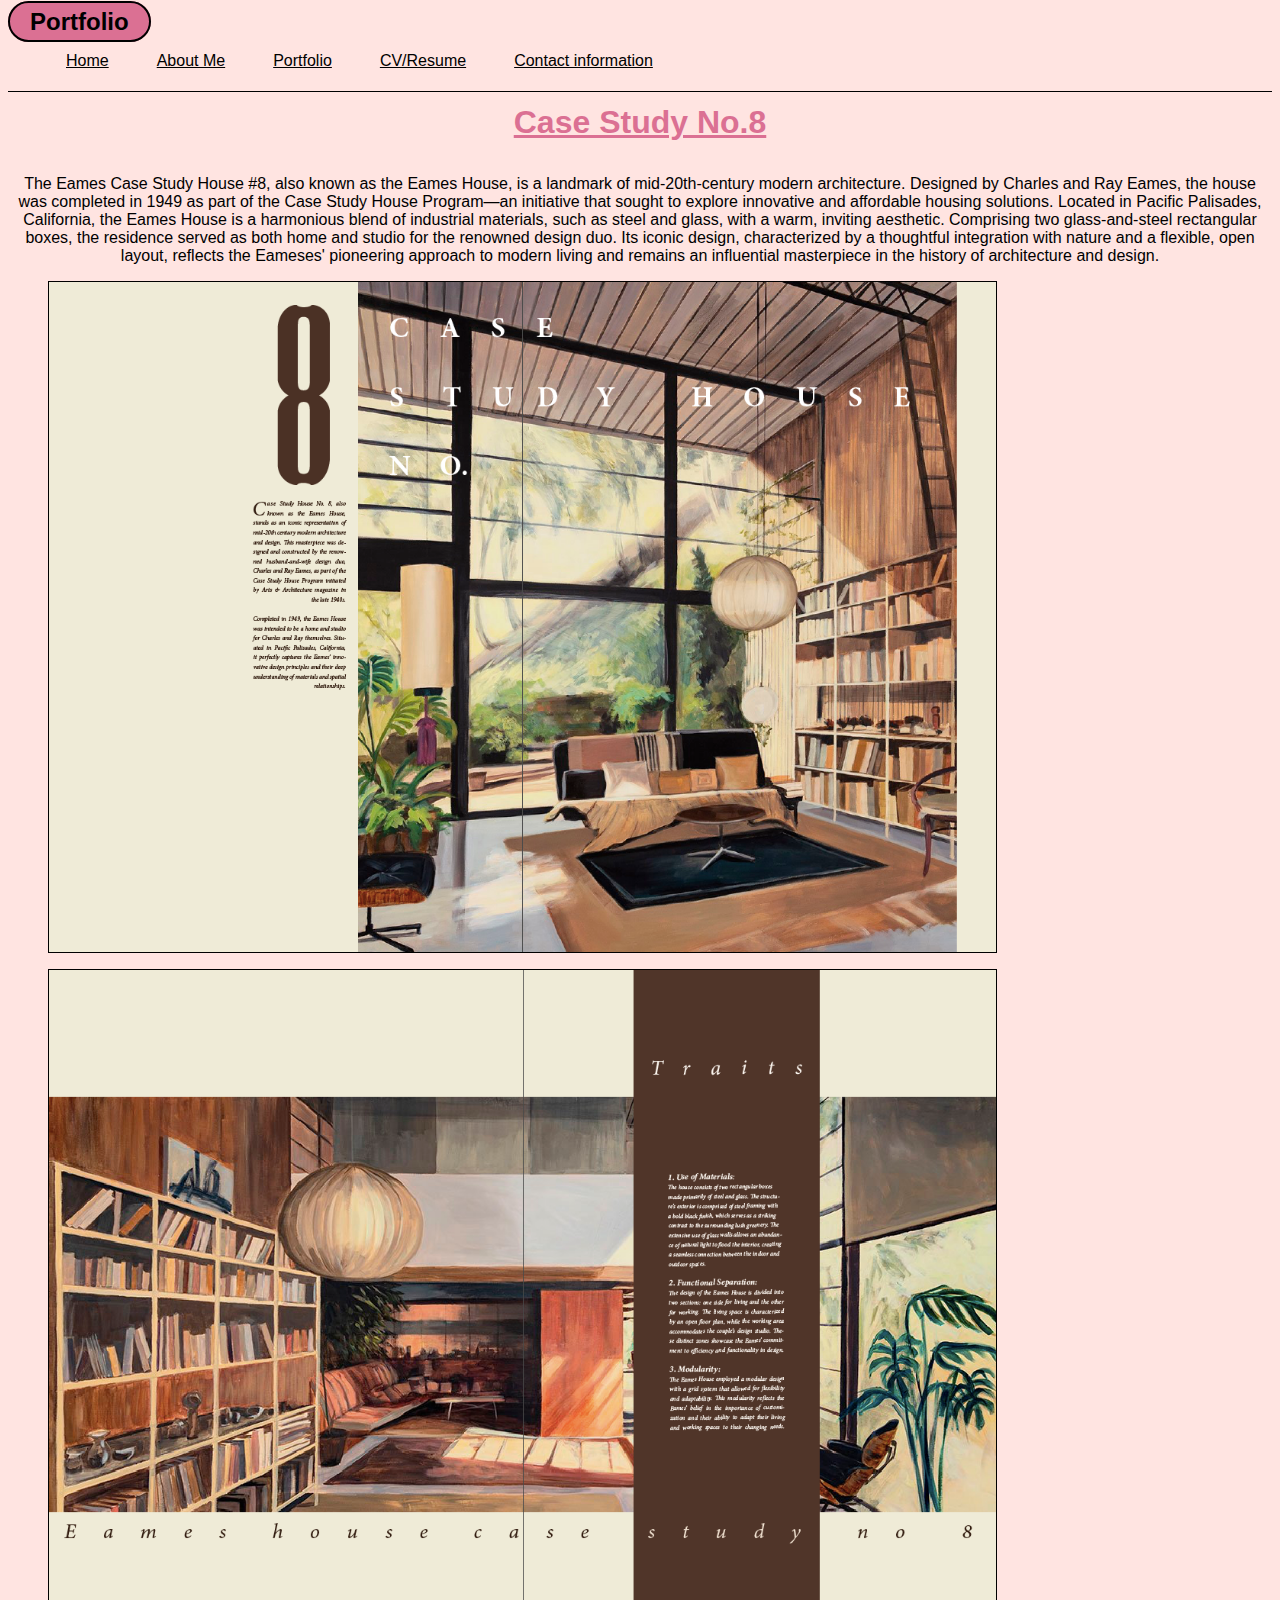
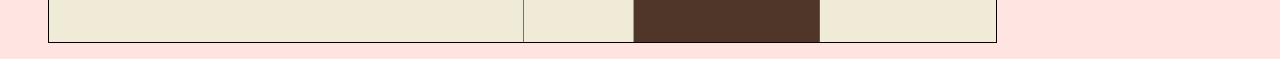
==== about.html @ da97d99e "update 5" ====
<!DOCTYPE html>
<html lang="en">
<head>
    <meta charset="UTF-8">
    <meta name="viewport" content="width=device-width, initial-scale=1.0">
    <title>Case Study NO.8</title>
    <link rel="stylesheet" href="css/main.css">

    <p id="logo"> Portfolio </p>

</header>
<nav>
    <ul>
        <a href="index.html">
            <li>Home</li>
        </a>
        <a href="#">
            <li>About Me</li>
        </a>
        <a href="portfolio.html">
            <li>Portfolio</li>
        </a>
        <a href="#">
            <li>CV/Resume</li>
        </a>
        <a href="contact.html">
            <li>Contact information</li>
        </a>
    </ul>
</nav>
</header>

</head>
<h1>
    Case Study No.8
</h1>

<body>
<p id="eames">

    The Eames Case Study House #8, also known as the Eames House, is a landmark of mid-20th-century modern architecture. Designed by Charles and Ray Eames, the house was completed in 1949 as part of the Case Study House Program—an initiative that sought to explore innovative and affordable housing solutions. Located in Pacific Palisades, California, the Eames House is a harmonious blend of industrial materials, such as steel and glass, with a warm, inviting aesthetic. Comprising two glass-and-steel rectangular boxes, the residence served as both home and studio for the renowned design duo. Its iconic design, characterized by a thoughtful integration with nature and a flexible, open layout, reflects the Eameses' pioneering approach to modern living and remains an influential masterpiece in the history of architecture and design.
</p>
<div class="case">
<figure>
<img class="about" src="images/coffetable1.png" alt="">
<p>
</p>
<img class="about" src="images/coffeetable2.png" alt="">
</figure>
</body>
</div>

</html>
---- css/main.css ----
* {font-family: 'Dosis', sans-serif;}

/* HEADER */

header{
    display: flex; 
    list-style: none;
    padding-left: 10px;
    align-items:  center;
}

#logo{
font-weight: 700;
font-size: x-large;
border: 2px solid black;
display: inline;
padding: 5px 20px;
background-color: palevioletred;
border-radius: 100px;
}

ul {
   display: flex;
   list-style: none;
   padding-left: 10px;
}

li{
    margin-left: 3rem;
}

a{
    color: black; 
}

@media screen and (max-width:587px) {
    header, ul {
        flex-direction: column;
        align-items: start;
    }

ul {
    margin-top: 1rem;
}

    li{
        margin-left: 0;
        margin-bottom: 1rem;
    }
}

/* MAIN */
body {
    background-color: mistyrose;
}
h1 { text-align: center;
    color: palevioletred;
    text-decoration-line: underline;
    border-top: 1px solid black;
    margin: 10;
    padding: 12px


}

#mainbody {
    text-align: justify;
    padding: 5px;
}

.main-img {width: 100%;
border: 1px solid black;
}

/* CATEGORY SECTION  */

#head2 {
font-size: 30px;
padding: 5px;
}
.creations {
    text-align: center;
}

.mycreationsimg {
    width: 100%;
    border: 1px solid black;
 }
.grid-container {
    display: grid;
    grid-template-columns: repeat(2, 1fr);
}

@media screen and  (max-width: 458px){
    .grid-container {
        display: grid;
        grid-template-columns: repeat(1, 1fr);
    }
}

@media screen and  (min-width: 700px){
    .grid-container {
        display: grid;
        grid-template-columns: repeat(3, 1fr);
    }
}


/* conctact SECTION  */

 #contacthead{
    font-size: larger;
    text-align: center;
    }

#fill.in{
align-items: end;
}

.contactinfo{
text-align: center;
font-size: medium;
font-style: unset;
}
button{
    background-color: antiquewhite;
}

/* About SECTION  */

.about {
    width: 80% ;
    align-items: center;
    border: 1px solid black;
    display: grid;
    grid-template-columns: repeat(2, 1fr);
}

#eames{
    text-align: center;
}

/* FOOTER  */
footer {
    margin-top: 3rem;
    background-color: palevioletred;
    padding: 15px;
    border-top:  1px solid black 
}
#foot {
    color: white;
}
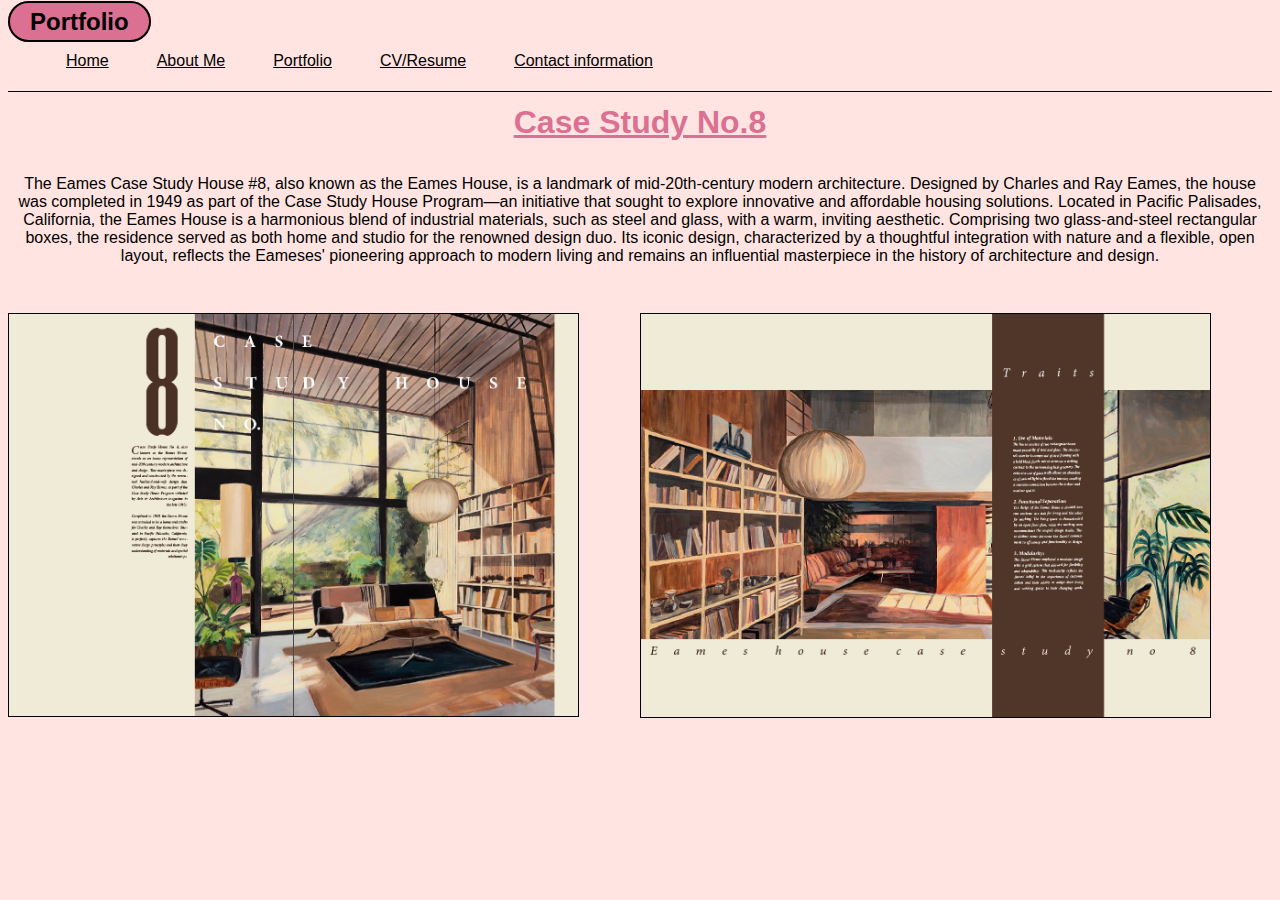
==== commit 6c1d3d59: "update 6" ====
--- a/about.html
+++ b/about.html
@@ -40,14 +40,9 @@
 
     The Eames Case Study House #8, also known as the Eames House, is a landmark of mid-20th-century modern architecture. Designed by Charles and Ray Eames, the house was completed in 1949 as part of the Case Study House Program—an initiative that sought to explore innovative and affordable housing solutions. Located in Pacific Palisades, California, the Eames House is a harmonious blend of industrial materials, such as steel and glass, with a warm, inviting aesthetic. Comprising two glass-and-steel rectangular boxes, the residence served as both home and studio for the renowned design duo. Its iconic design, characterized by a thoughtful integration with nature and a flexible, open layout, reflects the Eameses' pioneering approach to modern living and remains an influential masterpiece in the history of architecture and design.
 </p>
-<div class="case">
-<figure>
+<div class="image-container">
 <img class="about" src="images/coffetable1.png" alt="">
-<p>
-</p>
 <img class="about" src="images/coffeetable2.png" alt="">
-</figure>
-</body>
 </div>
 
 </html>--- a/css/main.css
+++ b/css/main.css
@@ -126,15 +126,21 @@
     background-color: antiquewhite;
 }
 
+  
+
 /* About SECTION  */
 
 .about {
-    width: 80% ;
+    width: 90% ;
     align-items: center;
     border: 1px solid black;
+}
+
+.image-container {
+    padding-top: 2rem;
     display: grid;
     grid-template-columns: repeat(2, 1fr);
-}
+  }
 
 #eames{
     text-align: center;
